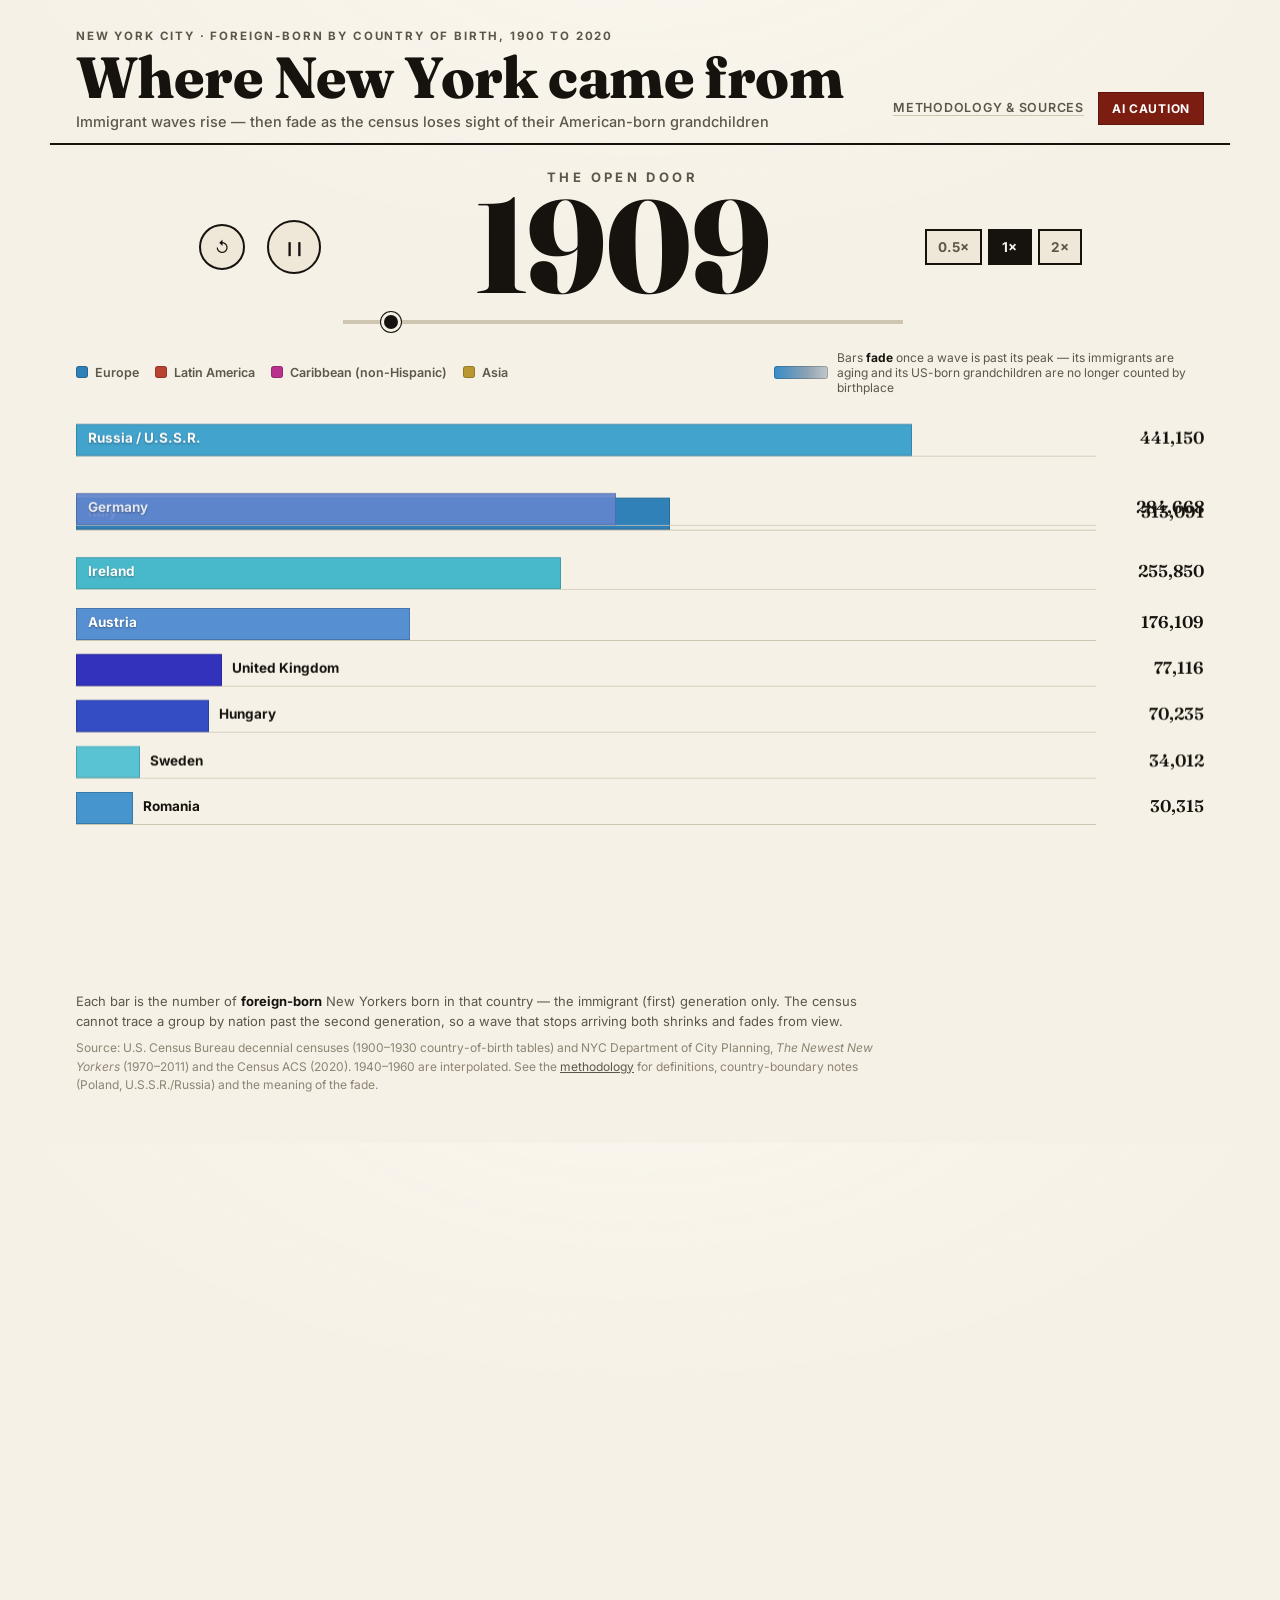
==== index.html @ d138a616 "Where New York came from: foreign-born by country of birth horserace, 1900-2020 Co-Authored-By: Clau" ====
<!DOCTYPE html>
<html lang="en">
<head>
<meta charset="utf-8">
<meta name="viewport" content="width=device-width, initial-scale=1, viewport-fit=cover">
<title>Where New York came from &middot; Foreign-born New Yorkers by country of birth, 1900&ndash;2020</title>
<meta name="description" content="An animated bar-chart race of New York City's foreign-born population by country of birth from 1900 to 2020. Each wave's bar fades as it recedes into its American-born later generations.">
<link rel="preconnect" href="https://fonts.googleapis.com">
<link rel="preconnect" href="https://fonts.gstatic.com" crossorigin>
<link href="https://fonts.googleapis.com/css2?family=Fraunces:opsz,wght@9..144,500;9..144,600;9..144,800&family=Inter:wght@400;500;600;700&display=swap" rel="stylesheet">
<link rel="stylesheet" href="styles.css">
</head>
<body>

<header class="topbar">
  <div class="brand">
    <span class="brand-kicker">New York City &middot; foreign-born by country of birth, 1900 to 2020</span>
    <h1 class="brand-mark">Where New York came from</h1>
    <span class="brand-sub">Immigrant waves rise &mdash; then fade as the census loses sight of their American-born grandchildren</span>
  </div>
  <div class="topbar-right">
    <a class="source" href="methodology.html">Methodology &amp; sources</a>
    <button id="aiCaution" class="ai-caution" type="button">AI caution</button>
  </div>
</header>

<section class="clock" aria-label="census year">
  <button id="restart" class="transport restart" title="Restart" aria-label="Restart">&#x21BA;</button>
  <button id="play" class="transport play" title="Play / pause" aria-label="Play or pause">&#10073;&#10073;</button>
  <div class="year-wrap">
    <div id="era" class="era">the open door</div>
    <div id="year" class="year">1900</div>
    <input id="scrub" class="scrub" type="range" min="0" max="1000" value="0" step="1" aria-label="Scrub through census years">
  </div>
  <div class="speeds" role="group" aria-label="Playback speed">
    <button class="speed" data-speed="0.5">0.5&times;</button>
    <button class="speed is-active" data-speed="1">1&times;</button>
    <button class="speed" data-speed="2">2&times;</button>
  </div>
</section>

<section class="legendbar">
  <div id="regionLegend" class="region-legend"></div>
  <div class="fade-legend">
    <span class="fade-swatch"></span>
    <span>Bars <strong>fade</strong> once a wave is past its peak &mdash; its immigrants are aging and its US-born grandchildren are no longer counted by birthplace</span>
  </div>
</section>

<main class="stage">
  <div id="track" class="track"><!-- lanes injected by app.js --></div>
</main>

<footer class="footnote">
  <p id="footLede">Each bar is the number of <strong>foreign-born</strong> New Yorkers born in that country &mdash; the immigrant (first) generation only. The census cannot trace a group by nation past the second generation, so a wave that stops arriving both shrinks and fades from view.</p>
  <p class="src">Source: U.S. Census Bureau decennial censuses (1900&ndash;1930 country-of-birth tables) and NYC Department of City Planning, <em>The Newest New Yorkers</em> (1970&ndash;2011) and the Census ACS (2020). 1940&ndash;1960 are interpolated. See the <a href="methodology.html">methodology</a> for definitions, country-boundary notes (Poland, U.S.S.R./Russia) and the meaning of the fade.</p>
</footer>

<div id="caution" class="caution-pop" hidden>
  <div class="caution-card">
    <button class="caution-close" id="cautionClose" aria-label="Close">&times;</button>
    <h2>How this was built &amp; what to double-check</h2>
    <ul id="cautionList"></ul>
    <p class="caution-foot">Built with AI assistance. Numbers are sourced and computed transparently &mdash; see the <a href="methodology.html">methodology</a>.</p>
  </div>
</div>

<script src="app.js?v=3"></script>
</body>
</html>
---- styles.css ----
/* ============================================================
   WHO LIVES HERE — NYC population race/ethnicity bar-chart race
   Aesthetic: archival civic / printed almanac.
   Warm paper ground, hard black rules, a big serif census YEAR
   driving a single five-lane race. Numerals are serif (a data cue);
   everything else is sans.
   ============================================================ */

:root{
  --paper:    #f6f1e7;
  --paper-2:  #efe8d9;
  --ink:      #16130e;
  --ink-dim:  #5d574a;
  --ink-faint:#8d8473;
  --rule:     #16130e;
  --line:     #cfc6b2;

  --row-h: 64px;
  --maxw: 1180px;
}

*{ box-sizing:border-box; }
html,body{ margin:0; padding:0; }
body{
  background:
    radial-gradient(1100px 600px at 50% -10%, #fbf7ee 0%, rgba(251,247,238,0) 60%),
    var(--paper);
  color:var(--ink);
  font-family:"Inter", system-ui, sans-serif;
  min-height:100vh;
  overflow-x:hidden;
  -webkit-font-smoothing:antialiased;
}

/* ---------- top bar ---------- */
.topbar{
  max-width:var(--maxw); margin:0 auto; padding:30px 26px 14px;
  display:flex; align-items:flex-end; justify-content:space-between; gap:18px;
  border-bottom:2px solid var(--rule);
}
.brand{ display:flex; flex-direction:column; line-height:1.05; }
.brand-kicker{
  font-weight:700; text-transform:uppercase; letter-spacing:.16em;
  font-size:11.5px; color:var(--ink-dim); margin-bottom:8px;
}
.brand-mark{
  font-family:"Fraunces", Georgia, serif; font-weight:800; font-optical-sizing:auto;
  font-size:clamp(34px, 5.2vw, 58px); letter-spacing:-.01em; margin:0; line-height:.96;
}
.brand-sub{ margin-top:8px; color:var(--ink-dim); font-weight:500; font-size:14.5px; }
.topbar-right{ display:flex; align-items:center; gap:14px; flex:0 0 auto; padding-bottom:4px; }
.source{
  color:var(--ink-dim); text-decoration:none; font-weight:600; font-size:12.5px;
  text-transform:uppercase; letter-spacing:.06em; border-bottom:1px solid var(--line);
}
.source:hover{ color:var(--ink); border-color:var(--ink); }
.ai-caution{
  font-family:inherit; cursor:pointer; font-weight:700; font-size:12px;
  text-transform:uppercase; letter-spacing:.06em;
  color:#fff; background:#7c1d12; border:1px solid #5e150c;
  padding:8px 13px; border-radius:0;
}
.ai-caution:hover{ background:#94251a; }

/* ---------- census-year clock ---------- */
.clock{
  max-width:var(--maxw); margin:18px auto 6px; padding:6px 26px 10px;
  display:flex; align-items:center; gap:22px; flex-wrap:wrap; justify-content:center;
}
.transport{
  font-family:inherit; cursor:pointer; color:var(--ink);
  width:46px; height:46px; border-radius:50%;
  background:var(--paper-2); border:2px solid var(--rule);
  font-size:15px; display:flex; align-items:center; justify-content:center;
  flex:0 0 auto; transition:background .15s, transform .1s;
}
.transport:hover{ background:#e6dcc7; }
.transport:active{ transform:scale(.93); }
.play{ width:54px; height:54px; font-size:14px; letter-spacing:-2px; }

.year-wrap{ display:flex; flex-direction:column; align-items:center; min-width:min(560px,86vw); }
.era{
  font-weight:700; color:var(--ink-dim); letter-spacing:.26em;
  font-size:13px; text-transform:uppercase; margin-bottom:2px;
}
.year{
  font-family:"Fraunces", Georgia, serif; font-weight:800; font-optical-sizing:auto;
  font-size:clamp(72px, 12vw, 132px); line-height:.9; letter-spacing:-.01em;
  font-variant-numeric:tabular-nums; color:var(--ink);
}
.scrub{
  -webkit-appearance:none; appearance:none; width:100%; height:4px; margin-top:14px;
  background:var(--line); border-radius:0; cursor:pointer; outline:none;
}
.scrub::-webkit-slider-thumb{
  -webkit-appearance:none; width:20px; height:20px; border-radius:50%;
  background:var(--ink); border:3px solid var(--paper); box-shadow:0 0 0 1px var(--ink); cursor:grab;
}
.scrub::-moz-range-thumb{
  width:20px; height:20px; border-radius:50%; background:var(--ink);
  border:3px solid var(--paper); box-shadow:0 0 0 1px var(--ink); cursor:grab;
}
.speeds{ display:flex; gap:6px; }
.speed{
  font-family:inherit; cursor:pointer; font-weight:700; font-size:13.5px;
  color:var(--ink-dim); background:var(--paper-2); border:2px solid var(--rule);
  padding:8px 11px; min-width:44px; transition:.15s;
}
.speed:hover{ color:var(--ink); }
.speed.is-active{ color:var(--paper); background:var(--ink); }

/* ---------- mode toggle ---------- */
.modebar{
  max-width:var(--maxw); margin:0 auto; padding:6px 26px 8px;
  display:flex; align-items:center; justify-content:center; gap:16px; flex-wrap:wrap;
}
.modebar-label{ text-transform:uppercase; letter-spacing:.16em; font-size:11px; font-weight:700; color:var(--ink-faint); }
.modebar-hint{ color:var(--ink-dim); font-size:13px; font-weight:500; min-width:260px; }
.mode-toggle{ display:flex; border:2px solid var(--rule); }
.mode{
  font-family:inherit; font-weight:700; cursor:pointer; font-size:13.5px; letter-spacing:.01em;
  color:var(--ink-dim); background:var(--paper); border:none; padding:9px 16px;
  transition:color .15s, background .15s;
}
.mode + .mode{ border-left:2px solid var(--rule); }
.mode:hover{ color:var(--ink); }
.mode.is-active{ color:var(--paper); background:var(--ink); }

/* ---------- the race ---------- */
.stage{ max-width:var(--maxw); margin:14px auto 0; padding:0 26px; }
.track{ position:relative; width:100%; }

.lane{
  position:absolute; left:0; top:0; height:calc(var(--row-h) - 12px);
  width:100%; display:grid; grid-template-columns:1fr 132px; align-items:center; gap:14px;
  will-change:transform; contain:layout style; transition:opacity .4s ease;
}
.lane-bar{
  position:relative; height:100%;
  border-bottom:1px solid var(--line);
}
.lane-fill{
  position:absolute; left:0; bottom:0; height:calc(100% - 6px); width:2%; min-width:3px;
  background:var(--c);
  box-shadow:inset 0 0 0 1px rgba(0,0,0,.18);
  transition:width .12s linear;
}
/* Hispanic overlay bar reads as distinct: paler with a hatch */
.lane-overlay .lane-fill{
  background:
    repeating-linear-gradient(45deg,
      color-mix(in srgb, var(--c) 88%, #fff) 0 7px,
      color-mix(in srgb, var(--c) 64%, #fff) 7px 14px);
  box-shadow:inset 0 0 0 1px color-mix(in srgb, var(--c) 60%, #000);
}
/* non-Hispanic White marker: dashed vertical tick riding inside the White bar */
.lane-nh{ position:absolute; left:0; bottom:0; height:calc(100% - 6px); width:100%; pointer-events:none; }
.lane-nh[hidden]{ display:none; }
.lane-nh-tick{
  position:absolute; bottom:0; height:100%; width:0;
  border-right:2px dashed rgba(255,255,255,.85);
}
.lane-nh-tick::after{
  content:"non-Hisp."; position:absolute; bottom:2px; right:5px;
  font-size:9.5px; font-weight:700; letter-spacing:.02em; color:rgba(255,255,255,.92);
  text-transform:uppercase; white-space:nowrap;
}
.lane-name{
  position:absolute; left:12px; top:50%; transform:translateY(-50%);
  font-weight:700; font-size:15px; color:#fff; white-space:nowrap;
  text-shadow:0 1px 2px rgba(0,0,0,.35); pointer-events:none;
  max-width:calc(100% - 20px); overflow:hidden; text-overflow:ellipsis;
}
.lane-name.outside{ left:calc(var(--w) + 10px); color:var(--ink); text-shadow:none; }
.lane-overlay .lane-name{ color:var(--ink); text-shadow:none; }

.lane-meta{ text-align:right; line-height:1.05; }
.lane-val{
  font-family:"Fraunces", Georgia, serif; font-weight:600; font-size:21px;
  color:var(--ink); font-variant-numeric:tabular-nums; display:block;
}
.lane-sub{ font-size:11px; font-weight:600; color:var(--ink-faint); text-transform:uppercase; letter-spacing:.04em; }

/* the lane-name uses --w which we set via the fill width; mirror it */
.lane{ --w:2%; }

/* ---------- hispanic caveat ---------- */
.hisp-note{
  max-width:var(--maxw); margin:18px auto 0; padding:14px 26px 0;
  color:var(--ink-dim); font-size:13px; line-height:1.55;
  border-top:1px dashed var(--line);
}
.hisp-note[hidden]{ display:none; }
.hisp-note strong{ color:var(--ink); }

/* ---------- footer ---------- */
.footnote{ max-width:var(--maxw); margin:20px auto 48px; padding:0 26px; color:var(--ink-dim); }
.footnote p{ margin:8px 0; font-size:13px; line-height:1.55; max-width:820px; }
.footnote strong{ color:var(--ink); }
.footnote .src{ color:var(--ink-faint); font-size:12px; }
.footnote a{ color:var(--ink-dim); }
.footnote a:hover{ color:var(--ink); }

/* ---------- AI caution popover ---------- */
.caution-pop{ position:fixed; inset:0; z-index:10000; display:flex; align-items:center; justify-content:center;
  background:rgba(20,16,10,.55); backdrop-filter:blur(3px); padding:20px; }
.caution-pop[hidden]{ display:none; }
.caution-card{ position:relative; max-width:600px; width:100%; background:var(--paper);
  border:2px solid var(--rule); padding:28px 30px; color:var(--ink); box-shadow:14px 14px 0 rgba(20,16,10,.16); }
.caution-card h2{ font-family:"Fraunces",Georgia,serif; font-weight:800; font-size:24px; margin:0 0 14px; }
.caution-card ul{ margin:0; padding-left:18px; }
.caution-card li{ margin:9px 0; font-size:13.5px; line-height:1.5; }
.caution-foot{ margin-top:16px; font-size:13px; color:var(--ink-dim); }
.caution-foot a{ color:#7c1d12; }
.caution-close{ position:absolute; top:10px; right:14px; background:none; border:none; color:var(--ink-dim);
  font-size:26px; cursor:pointer; line-height:1; }
.caution-close:hover{ color:var(--ink); }

/* ---------- responsive ---------- */
@media (max-width: 720px){
  .topbar{ flex-direction:column; align-items:flex-start; gap:12px; }
  .lane{ grid-template-columns:1fr 96px; gap:10px; }
  .lane-val{ font-size:17px; }
  .lane-name{ font-size:13px; }
}
@media (prefers-reduced-motion: reduce){
  .lane{ transition:none; }
  .lane-fill{ transition:none; }
}

/* ============================================================
   CHART 2 OVERRIDES — "Where New York came from"
   denser race (12 lanes), region legend + fade legend
   ============================================================ */
:root{ --row-h: 46px; }

/* region + fade legend bar (replaces the mode toggle row) */
.legendbar{
  max-width:var(--maxw); margin:6px auto 2px; padding:8px 26px 10px;
  display:flex; align-items:center; justify-content:space-between; gap:18px; flex-wrap:wrap;
}
.region-legend{ display:flex; gap:16px; flex-wrap:wrap; }
.rl-item{ display:inline-flex; align-items:center; gap:7px; font-size:12.5px; font-weight:600; color:var(--ink-dim); }
.rl-dot{ width:12px; height:12px; border-radius:3px; box-shadow:inset 0 0 0 1px rgba(0,0,0,.2); }
.fade-legend{ display:flex; align-items:center; gap:9px; font-size:12px; color:var(--ink-dim); max-width:430px; }
.fade-legend strong{ color:var(--ink); }
.fade-swatch{
  flex:0 0 auto; width:54px; height:13px; border-radius:3px;
  background:linear-gradient(90deg, hsl(205 58% 50%) 0%, hsl(205 20% 62%) 60%, hsl(205 8% 78%) 100%);
  box-shadow:inset 0 0 0 1px rgba(0,0,0,.18);
}

/* denser lanes, single value column, no NH marker */
.lane{ height:calc(var(--row-h) - 8px); grid-template-columns:1fr 96px; gap:12px; }
.lane-fill{ height:calc(100% - 5px); transition:width .12s linear, filter .25s ease; }
.lane-name{ font-size:13.5px; }
.lane-val{ font-size:17px; }
.lane.faded .lane-name{ color:var(--ink-dim); }
.lane.faded .lane-name:not(.outside){ color:rgba(255,255,255,.85); }

@media (max-width:720px){
  :root{ --row-h:42px; }
  .lane{ grid-template-columns:1fr 78px; }
  .lane-val{ font-size:14px; }
  .legendbar{ flex-direction:column; align-items:flex-start; gap:8px; }
}
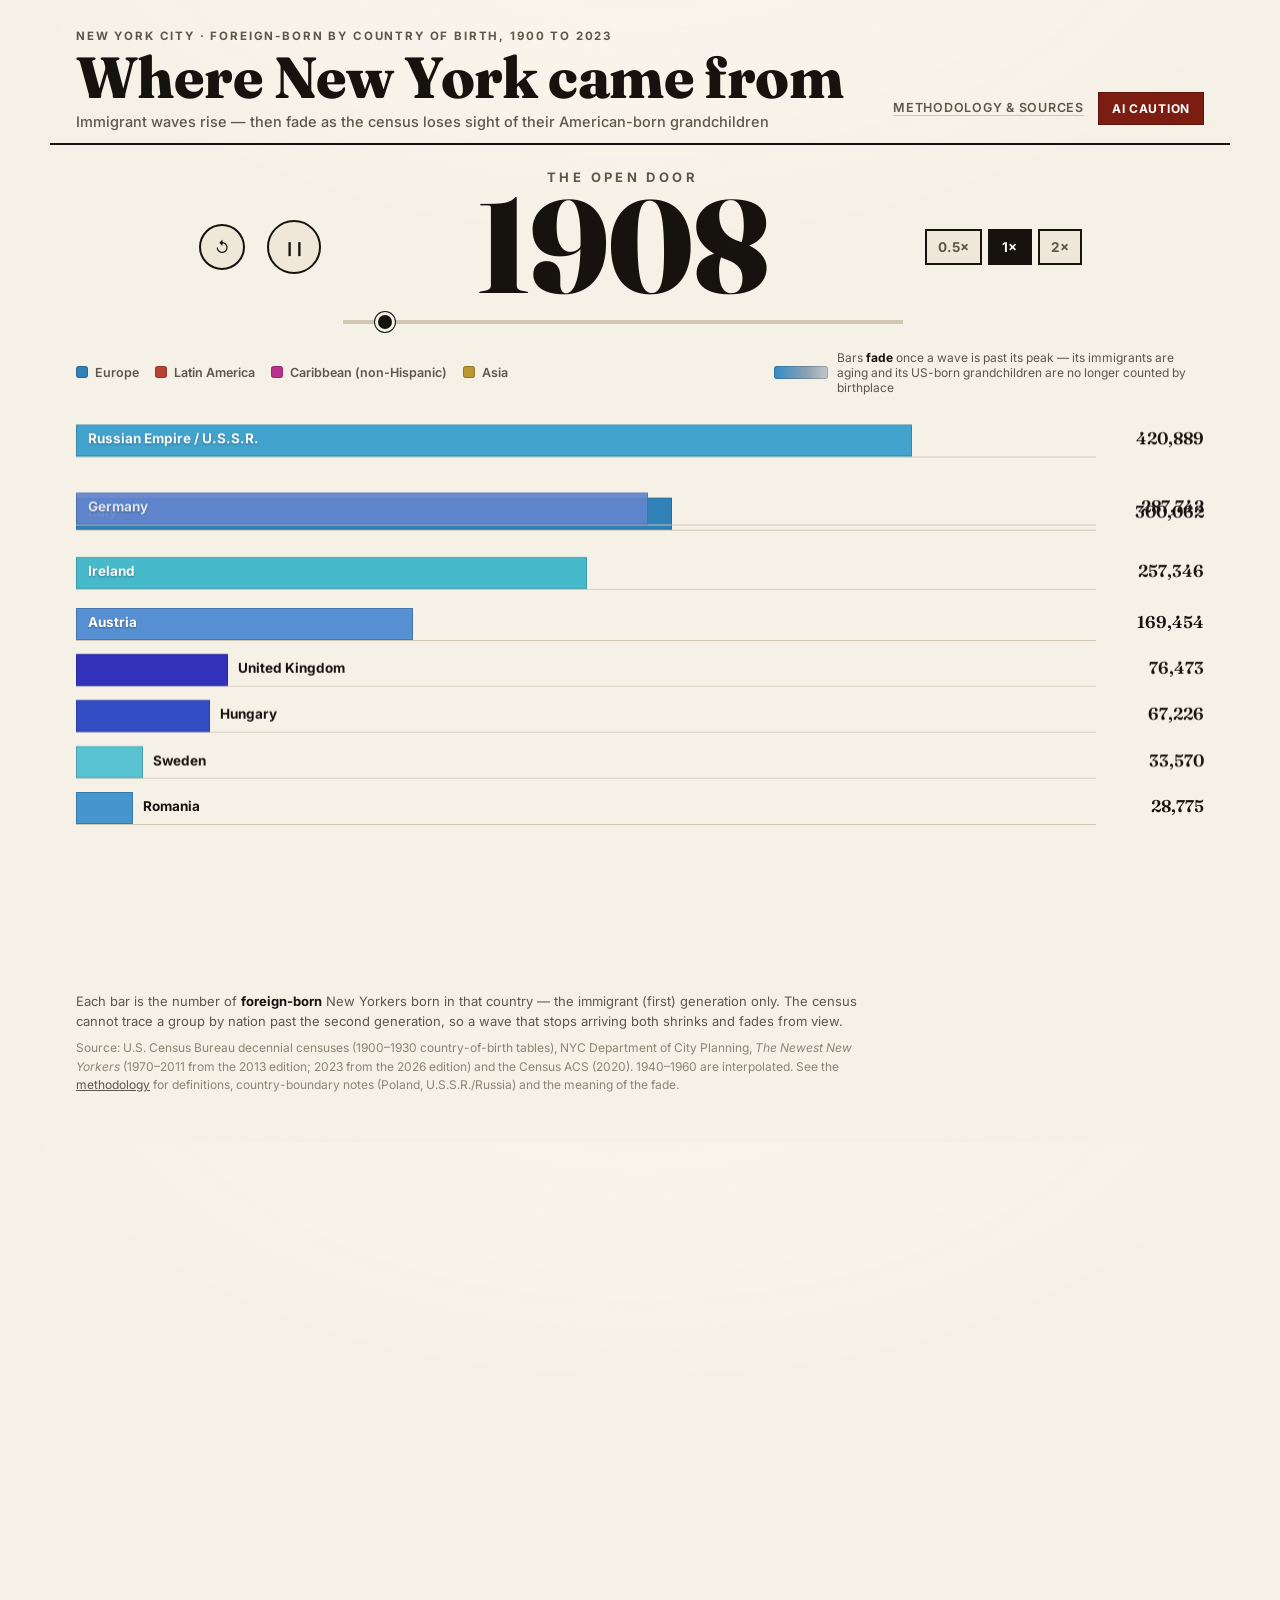
==== commit 5f095cb4: "Add 2023 endpoint from The Newest New Yorkers 2026 Extend the country-of-birth race from 1900-2020 t" ====
--- a/index.html
+++ b/index.html
@@ -3,8 +3,8 @@
 <head>
 <meta charset="utf-8">
 <meta name="viewport" content="width=device-width, initial-scale=1, viewport-fit=cover">
-<title>Where New York came from &middot; Foreign-born New Yorkers by country of birth, 1900&ndash;2020</title>
-<meta name="description" content="An animated bar-chart race of New York City's foreign-born population by country of birth from 1900 to 2020. Each wave's bar fades as it recedes into its American-born later generations.">
+<title>Where New York came from &middot; Foreign-born New Yorkers by country of birth, 1900&ndash;2023</title>
+<meta name="description" content="An animated bar-chart race of New York City's foreign-born population by country of birth from 1900 to 2023. Each wave's bar fades as it recedes into its American-born later generations.">
 <link rel="preconnect" href="https://fonts.googleapis.com">
 <link rel="preconnect" href="https://fonts.gstatic.com" crossorigin>
 <link href="https://fonts.googleapis.com/css2?family=Fraunces:opsz,wght@9..144,500;9..144,600;9..144,800&family=Inter:wght@400;500;600;700&display=swap" rel="stylesheet">
@@ -14,7 +14,7 @@
 
 <header class="topbar">
   <div class="brand">
-    <span class="brand-kicker">New York City &middot; foreign-born by country of birth, 1900 to 2020</span>
+    <span class="brand-kicker">New York City &middot; foreign-born by country of birth, 1900 to 2023</span>
     <h1 class="brand-mark">Where New York came from</h1>
     <span class="brand-sub">Immigrant waves rise &mdash; then fade as the census loses sight of their American-born grandchildren</span>
   </div>
@@ -53,7 +53,7 @@
 
 <footer class="footnote">
   <p id="footLede">Each bar is the number of <strong>foreign-born</strong> New Yorkers born in that country &mdash; the immigrant (first) generation only. The census cannot trace a group by nation past the second generation, so a wave that stops arriving both shrinks and fades from view.</p>
-  <p class="src">Source: U.S. Census Bureau decennial censuses (1900&ndash;1930 country-of-birth tables) and NYC Department of City Planning, <em>The Newest New Yorkers</em> (1970&ndash;2011) and the Census ACS (2020). 1940&ndash;1960 are interpolated. See the <a href="methodology.html">methodology</a> for definitions, country-boundary notes (Poland, U.S.S.R./Russia) and the meaning of the fade.</p>
+  <p class="src">Source: U.S. Census Bureau decennial censuses (1900&ndash;1930 country-of-birth tables), NYC Department of City Planning, <em>The Newest New Yorkers</em> (1970&ndash;2011 from the 2013 edition; 2023 from the 2026 edition) and the Census ACS (2020). 1940&ndash;1960 are interpolated. See the <a href="methodology.html">methodology</a> for definitions, country-boundary notes (Poland, U.S.S.R./Russia) and the meaning of the fade.</p>
 </footer>
 
 <div id="caution" class="caution-pop" hidden>
@@ -65,6 +65,6 @@
   </div>
 </div>
 
-<script src="app.js?v=3"></script>
+<script src="app.js?v=4"></script>
 </body>
 </html>
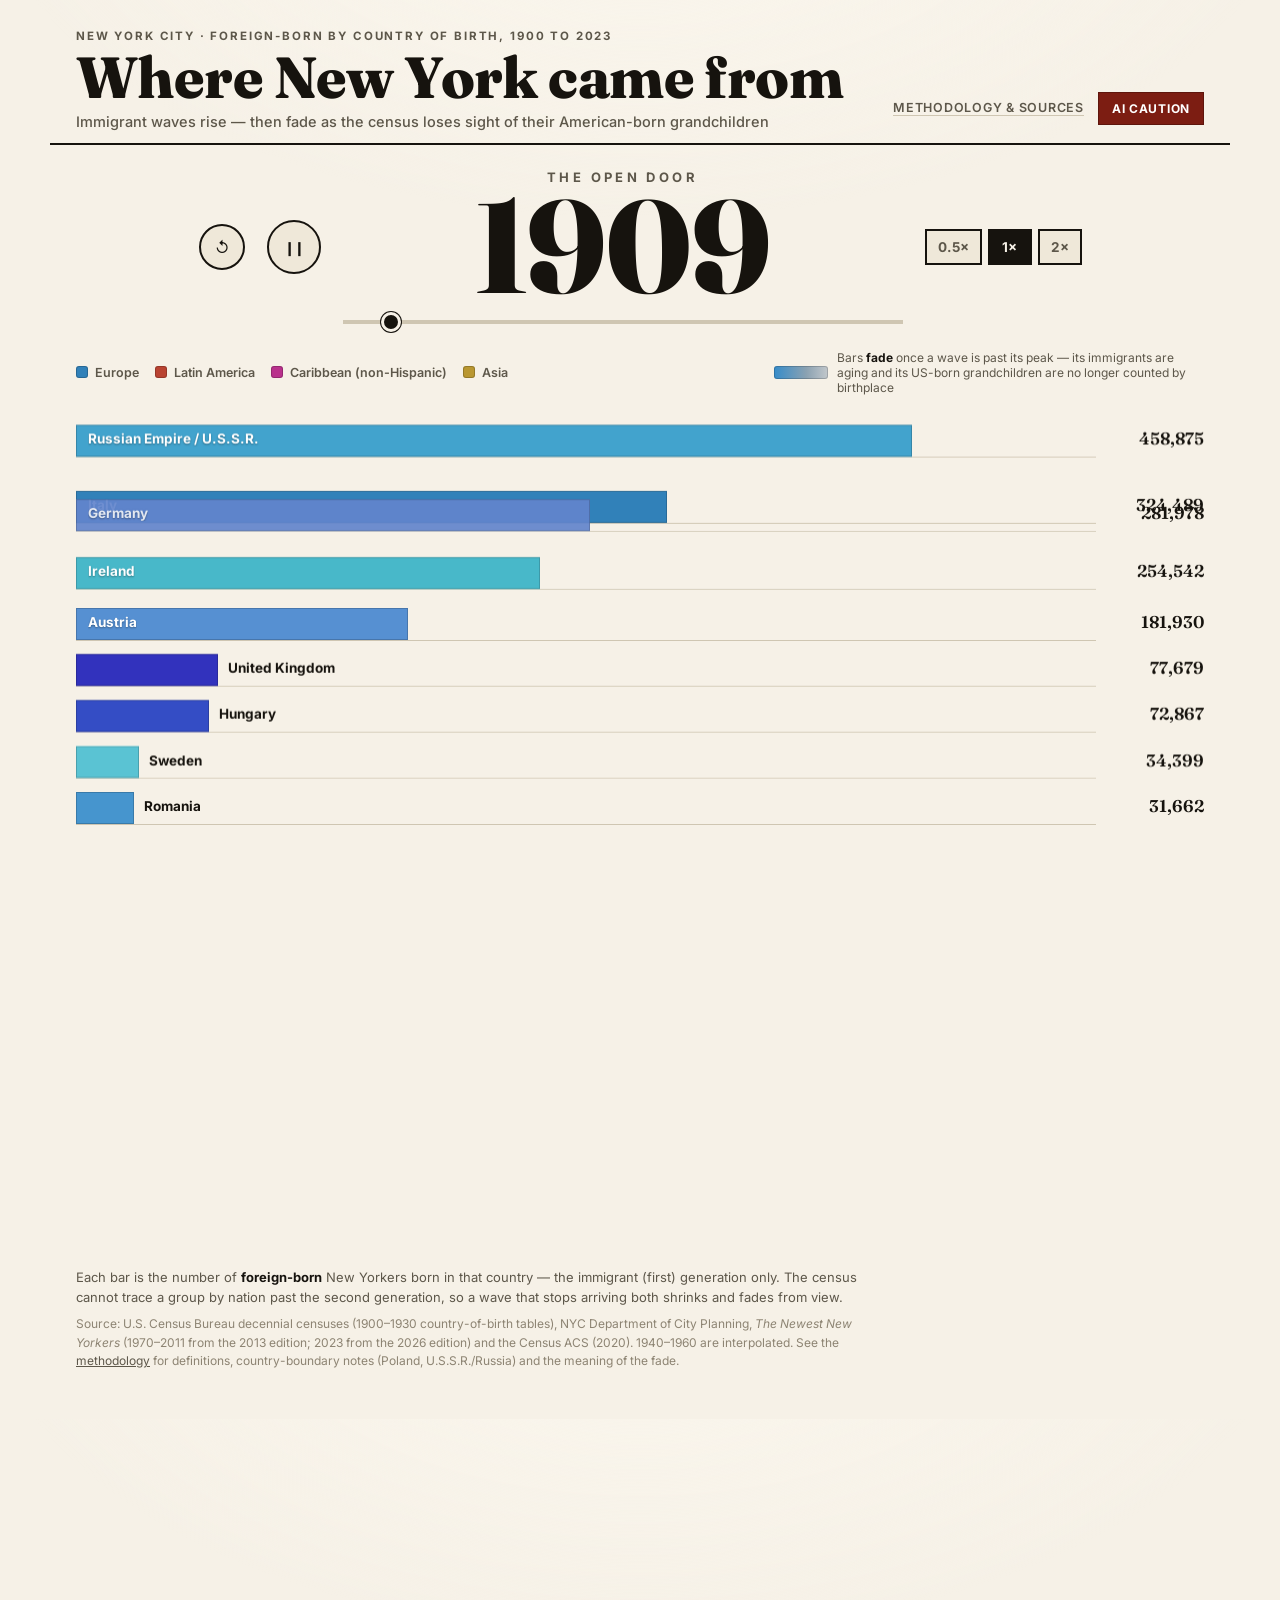
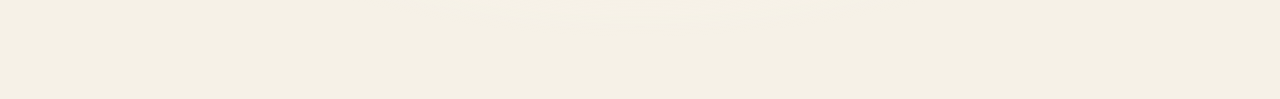
==== commit a26c14cd: "Show top 18 groups instead of top 12 Raise the number of visible bars from 12 to 18, surfacing alrea" ====
--- a/index.html
+++ b/index.html
@@ -65,6 +65,6 @@
   </div>
 </div>
 
-<script src="app.js?v=4"></script>
+<script src="app.js?v=5"></script>
 </body>
 </html>
